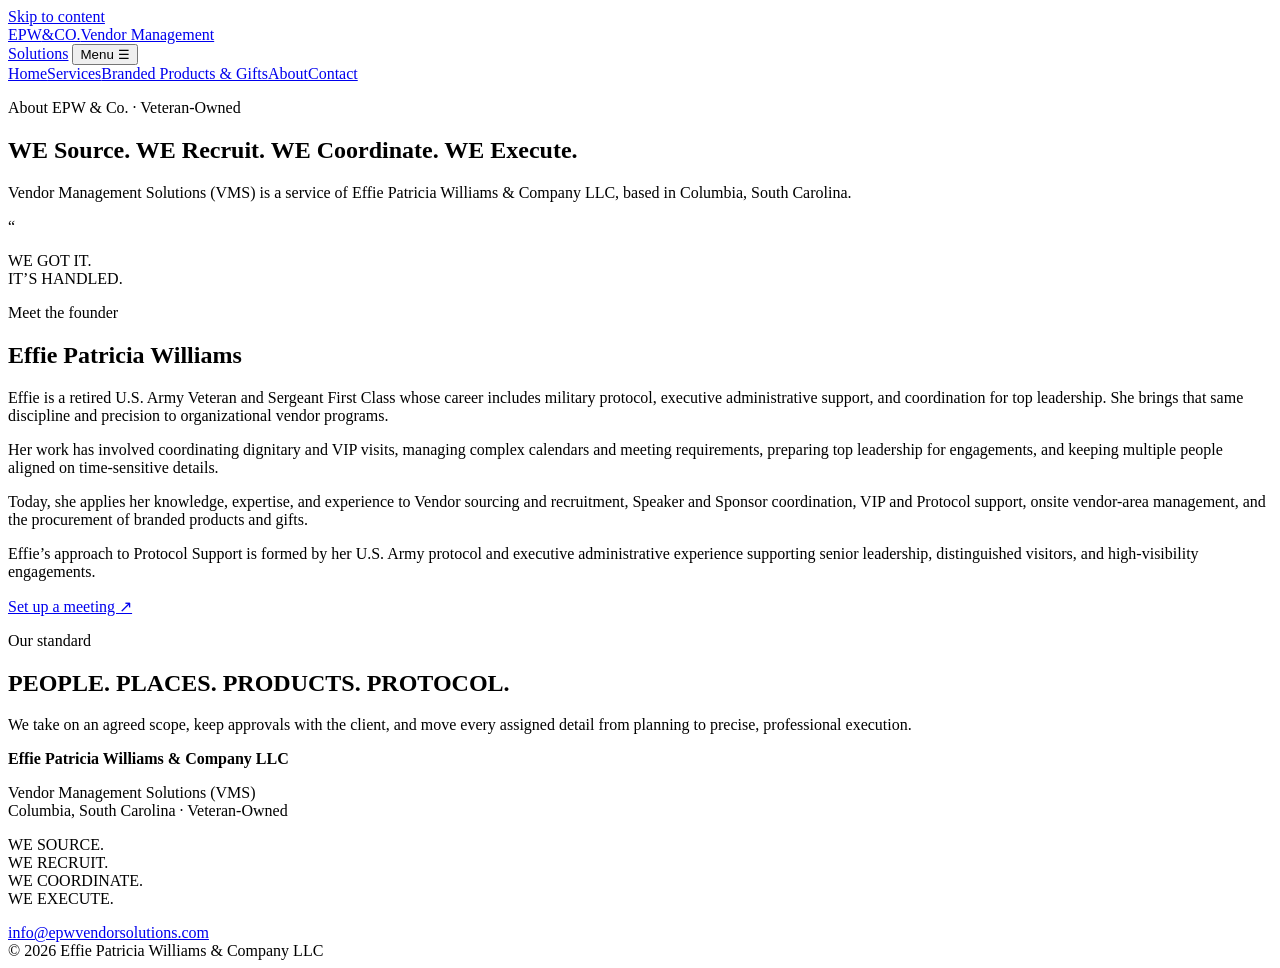
==== about.html @ 1e3501ec "Add files via upload" ====
<!doctype html>
<html lang="en">
<head>
  <meta charset="utf-8">
  <meta name="viewport" content="width=device-width, initial-scale=1">
  <meta name="theme-color" content="#171714">
  <meta name="description" content="Meet Effie Patricia Williams, retired U.S. Army Veteran and founder of Vendor Management Solutions.">
  <title>About | Vendor Management Solutions</title>
  <link rel="stylesheet" href="assets/styles.css">
</head>
<body>
  <a class="skip" href="#main">Skip to content</a>
  <header class="site-header"><div class="wrap header-inner">
    <a class="brand" href="index.html" aria-label="Vendor Management Solutions home"><span class="brand-mark">EPW<span>&amp;CO.</span></span><span class="brand-name">Vendor Management<br>Solutions</span></a>
    <button class="menu-toggle" aria-label="Open navigation" aria-expanded="false" aria-controls="site-nav">Menu <span aria-hidden="true">☰</span></button>
    <nav id="site-nav" aria-label="Main navigation"><a href="index.html">Home</a><a href="services.html">Services</a><a href="merchandise.html">Branded Products &amp; Gifts</a><a href="about.html" aria-current="page">About</a><a href="contact.html">Contact</a></nav>
  </div></header>
  <main id="main">
    <section class="page-hero"><div class="wrap"><p class="eyebrow">About EPW &amp; Co. · Veteran-Owned</p><h1 class="compact-title">WE Source. WE Recruit. WE Coordinate. WE Execute.</h1><p class="lead">Vendor Management Solutions (VMS) is a service of Effie Patricia Williams &amp; Company LLC, based in Columbia, South Carolina.</p></div></section>
    <section class="section"><div class="wrap about-grid">
      <div class="quote-panel"><span class="quote-mark">“</span><p>WE GOT IT.<br>IT’S HANDLED.</p><span class="rule"></span></div>
      <div>
        <p class="eyebrow">Meet the founder</p>
        <h2>Effie Patricia Williams</h2>
        <p>Effie is a retired U.S. Army Veteran and Sergeant First Class whose career includes military protocol, executive administrative support, and coordination for top leadership. She brings that same discipline and precision to organizational vendor programs.</p>
        <p>Her work has involved coordinating dignitary and VIP visits, managing complex calendars and meeting requirements, preparing top leadership for engagements, and keeping multiple people aligned on time-sensitive details.</p>
        <p>Today, she applies her knowledge, expertise, and experience to Vendor sourcing and recruitment, Speaker and Sponsor coordination, VIP and Protocol support, onsite vendor-area management, and the procurement of branded products and gifts.</p>
        <p>Effie’s approach to Protocol Support is formed by her U.S. Army protocol and executive administrative experience supporting senior leadership, distinguished visitors, and high-visibility engagements.</p>
        <a class="button" href="contact.html">Set up a meeting ↗</a>
      </div>
    </div></section>
    <section class="section soft"><div class="wrap"><p class="eyebrow">Our standard</p><h2>PEOPLE. PLACES. PRODUCTS. PROTOCOL.</h2><p class="section-intro">We take on an agreed scope, keep approvals with the client, and move every assigned detail from planning to precise, professional execution.</p></div></section>
  </main>
  <footer class="site-footer"><div class="wrap footer-grid"><div><strong>Effie Patricia Williams &amp; Company LLC</strong><p>Vendor Management Solutions (VMS)<br>Columbia, South Carolina · Veteran-Owned</p></div><div><p>WE SOURCE.<br>WE RECRUIT.<br>WE COORDINATE.<br>WE EXECUTE.</p><a href="mailto:info@epwvendorsolutions.com">info@epwvendorsolutions.com</a></div></div><div class="wrap footer-bottom">© <span id="year">2026</span> Effie Patricia Williams &amp; Company LLC</div></footer>
  <script src="assets/site.js" defer></script>
</body>
</html>
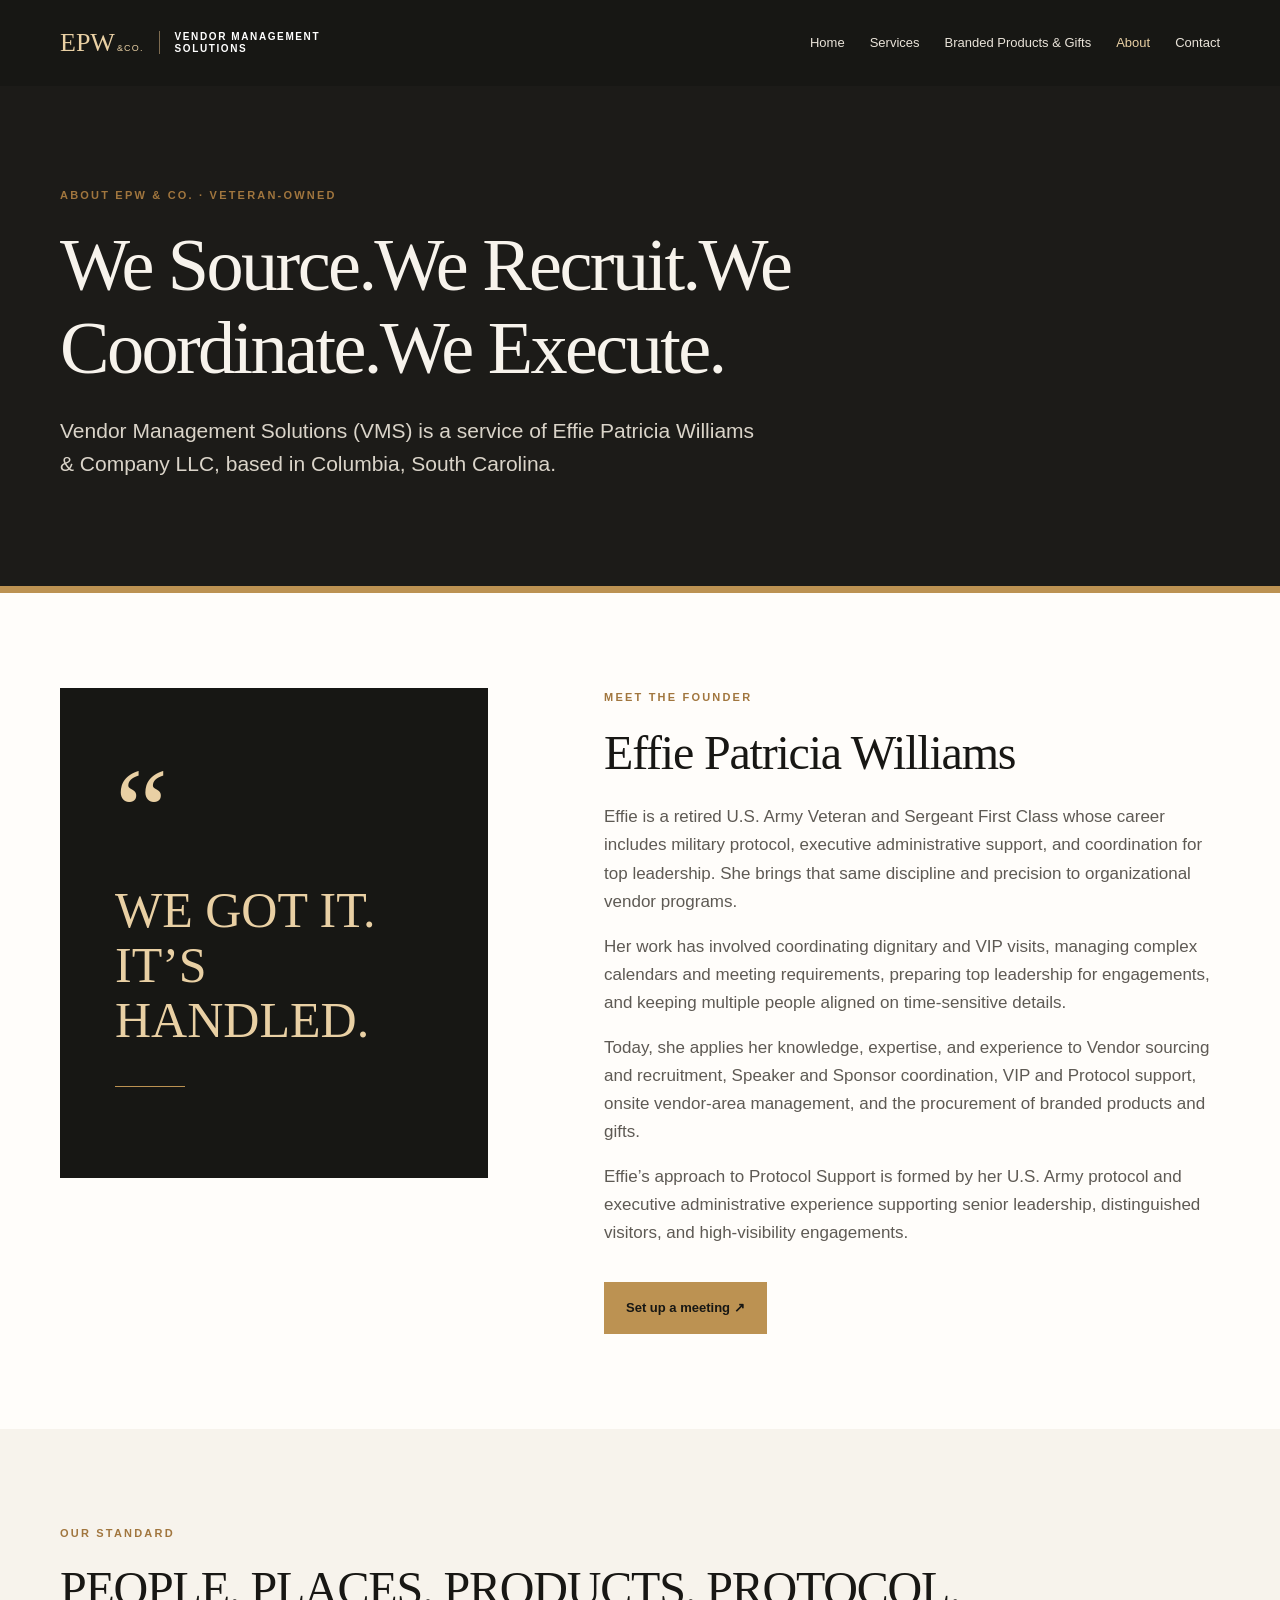
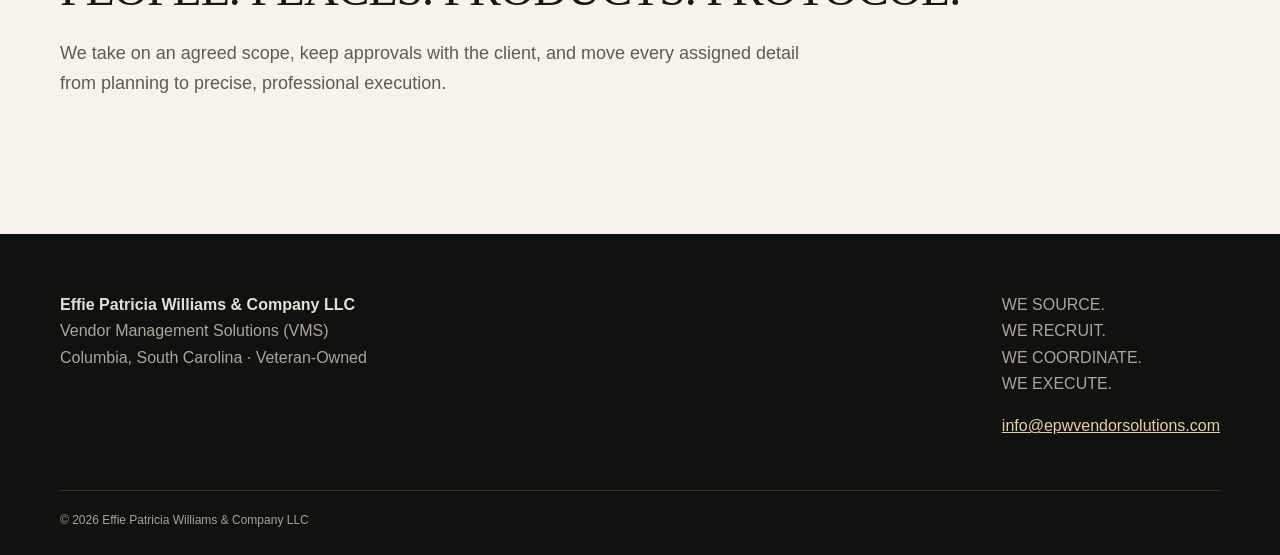
==== commit 4ac35cff: "Add files via upload" ====
--- a/about.html
+++ b/about.html
@@ -16,7 +16,7 @@
     <nav id="site-nav" aria-label="Main navigation"><a href="index.html">Home</a><a href="services.html">Services</a><a href="merchandise.html">Branded Products &amp; Gifts</a><a href="about.html" aria-current="page">About</a><a href="contact.html">Contact</a></nav>
   </div></header>
   <main id="main">
-    <section class="page-hero"><div class="wrap"><p class="eyebrow">About EPW &amp; Co. · Veteran-Owned</p><h1 class="compact-title">WE Source. WE Recruit. WE Coordinate. WE Execute.</h1><p class="lead">Vendor Management Solutions (VMS) is a service of Effie Patricia Williams &amp; Company LLC, based in Columbia, South Carolina.</p></div></section>
+    <section class="page-hero"><div class="wrap"><p class="eyebrow">About EPW &amp; Co. · Veteran-Owned</p><h1 class="promise-lines"><span>We Source.</span><span>We Recruit.</span><span>We Coordinate.</span><span>We Execute.</span></h1><p class="lead">Vendor Management Solutions (VMS) is a service of Effie Patricia Williams &amp; Company LLC, based in Columbia, South Carolina.</p></div></section>
     <section class="section"><div class="wrap about-grid">
       <div class="quote-panel"><span class="quote-mark">“</span><p>WE GOT IT.<br>IT’S HANDLED.</p><span class="rule"></span></div>
       <div>
--- a/assets/styles.css
+++ b/assets/styles.css
@@ -0,0 +1 @@
+:root{--ink:#181714;--gold:#bc9252;--gold-light:#e9d0a4;--ivory:#f7f3ec;--paper:#fffdfa;--muted:#5e5a54;--line:#ded6c9;font-family:Arial,Helvetica,sans-serif;color:var(--ink);background:var(--paper)}*{box-sizing:border-box}html{scroll-behavior:smooth}body{margin:0;line-height:1.65}a{color:inherit}img{max-width:100%;height:auto}.wrap{width:min(1160px,calc(100% - 48px));margin:auto}.skip{position:absolute;left:-9999px;top:8px;background:#fff;padding:8px;z-index:10}.skip:focus{left:8px}.site-header{background:#171714;color:#fff;position:relative;z-index:3}.header-inner{min-height:86px;display:flex;justify-content:space-between;align-items:center;gap:24px}.brand{display:flex;align-items:center;gap:15px;text-decoration:none;line-height:1.15}.brand-mark{font-family:Georgia,serif;font-size:26px;color:var(--gold-light);white-space:nowrap}.brand-mark span{font-family:Arial,sans-serif;font-size:9px;letter-spacing:.13em;margin-left:2px}.brand-name{border-left:1px solid #7d6b50;padding-left:15px;text-transform:uppercase;letter-spacing:.16em;font-size:10px;font-weight:bold}.site-header nav{display:flex;align-items:center;gap:25px}.site-header nav a{text-decoration:none;font-size:13px;color:#e9e3d9}.site-header nav a:hover,.site-header nav a[aria-current]{color:var(--gold-light)}.menu-toggle{display:none}.hero{background:#1c1b18;color:var(--ivory);overflow:hidden}.hero-grid{display:grid;grid-template-columns:1.25fr .75fr;gap:6%;align-items:center;min-height:620px;padding-block:72px}.eyebrow{color:#a1763e;text-transform:uppercase;letter-spacing:.2em;font-weight:700;font-size:11px;margin:0 0 20px}.hero .eyebrow,.dark-band .eyebrow{color:var(--gold-light)}h1,h2,h3,p{margin-top:0}h1,h2,h3{font-family:Georgia,'Times New Roman',serif;font-weight:normal;line-height:1.12}h1{font-size:clamp(44px,5.8vw,78px);letter-spacing:-.035em;margin-bottom:25px}h2{font-size:clamp(31px,3.8vw,48px);letter-spacing:-.025em;margin-bottom:24px}h3{font-size:29px}.lead{font-size:clamp(17px,1.8vw,21px);line-height:1.55;max-width:700px;color:#dad4c9}.hero .lead{max-width:630px}.tagline{text-transform:uppercase;letter-spacing:.17em;font-size:12px;font-weight:bold;color:var(--gold-light);margin:30px 0}.actions{display:flex;align-items:center;gap:28px;flex-wrap:wrap}.button{display:inline-flex;align-items:center;justify-content:center;gap:12px;background:var(--gold);color:#171714;padding:15px 22px;text-decoration:none;font-size:13px;font-weight:700;min-height:48px}.button:hover{background:#e4bd81}.button-light{background:var(--gold-light)}.text-link{text-decoration:none;font-weight:bold;font-size:14px;border-bottom:1px solid currentColor;padding-bottom:4px}.text-link:hover{color:var(--gold)}.hero-panel{max-width:370px;justify-self:center;aspect-ratio:3/4;border:1px solid #514536;background:radial-gradient(circle,#392b15,#0c0b0a);box-shadow:25px 25px 0 #302a20;overflow:hidden}.hero-panel img{width:100%;height:100%;object-fit:contain}.section{padding:95px 0}.section-intro{max-width:760px;font-size:18px;color:var(--muted);margin-bottom:40px}.card-grid{display:grid;gap:18px}.three{grid-template-columns:repeat(3,1fr)}.card{background:var(--ivory);border:1px solid var(--line);padding:34px;min-height:240px}.card p{color:var(--muted);margin:0}.card h2{font-size:29px}.number{display:block;color:#967044;font-size:12px;letter-spacing:.16em;font-weight:bold;margin-bottom:25px}.dark-band{background:#1c1b18;color:var(--ivory)}.split{display:grid;grid-template-columns:1fr 1fr;gap:11%;align-items:start}.split p:not(.eyebrow){font-size:18px;color:#d1cbc1}.split .button{margin-top:15px}.soft{background:var(--ivory)}.soft .split p:not(.eyebrow){color:var(--muted)}.callout{display:flex;justify-content:space-between;align-items:center;gap:25px}.callout h2{margin-bottom:0}.page-hero{background:#1c1b18;color:var(--ivory);padding:100px 0 105px;border-bottom:7px solid var(--gold)}.page-hero h1{max-width:900px}.page-hero .lead{margin-bottom:0}.service-list article{display:grid;grid-template-columns:210px 1fr;gap:35px;border-top:1px solid var(--line);padding:38px 0}.service-list article:last-child{border-bottom:1px solid var(--line)}.service-list h2{font-size:37px}.service-list p{color:var(--muted);max-width:700px;font-size:17px}.about-grid{display:grid;grid-template-columns:.82fr 1.18fr;gap:10%;align-items:start}.about-grid p:not(.eyebrow){font-size:17px;color:var(--muted)}.quote-panel{background:#171714;color:var(--gold-light);min-height:490px;padding:55px;display:flex;flex-direction:column;justify-content:center}.quote-panel .quote-mark{font-family:Georgia,serif;font-size:120px;line-height:.55}.quote-panel p{font-family:Georgia,serif!important;font-size:50px!important;line-height:1.1;color:var(--gold-light)!important;margin:38px 0}.quote-panel .rule{width:70px;border-top:1px solid var(--gold)}.quote-panel small{text-transform:uppercase;letter-spacing:.15em;margin-top:25px}.about-grid .button{margin-top:18px}.contact-grid{display:grid;grid-template-columns:1.15fr .85fr;gap:70px}.contact-card{background:var(--ivory);border:1px solid var(--line);padding:50px}.contact-card p,.contact-note p{color:var(--muted)}.contact-card .contact-address{font-size:17px;margin:28px 0 8px;overflow-wrap:anywhere}.contact-card small{color:var(--muted)}.contact-note{padding:20px 0}.contact-note li{padding:6px 0}.contact-note ul{padding-left:22px;margin-bottom:35px}.site-footer{background:#11110f;color:#e7e0d6;padding:58px 0 24px}.footer-grid{display:flex;justify-content:space-between;gap:35px}.footer-grid p{color:#ada69a}.footer-grid a{color:var(--gold-light)}.footer-bottom{border-top:1px solid #393630;margin-top:50px;padding-top:20px;color:#aaa297;font-size:12px}a:focus-visible,button:focus-visible{outline:3px solid var(--gold-light);outline-offset:4px}@media(max-width:900px){.site-header nav{gap:13px}.site-header nav a{font-size:12px}.hero-grid{min-height:0}.three{grid-template-columns:repeat(2,1fr)}}@media(max-width:680px){.wrap{width:min(100% - 32px,1160px)}.header-inner{min-height:72px}.brand-mark{font-size:22px}.brand-name{font-size:9px}.menu-toggle{display:block;background:none;border:1px solid #8b785e;color:#fff;padding:8px 12px;font:inherit;font-size:13px}.site-header nav{display:none;position:absolute;top:72px;left:0;right:0;background:#171714;padding:18px 16px 25px;flex-direction:column;align-items:stretch;gap:0;border-top:1px solid #4c4439}.site-header nav.open{display:flex}.site-header nav a{padding:10px 0;font-size:15px}.hero-grid,.split,.about-grid,.contact-grid{grid-template-columns:1fr;gap:32px}.hero-grid{padding-block:65px}.hero-panel{display:none}.section{padding:65px 0}.three{grid-template-columns:1fr}.card{min-height:0}.page-hero{padding:72px 0}.service-list article{grid-template-columns:1fr;gap:0;padding:30px 0}.service-list .number{margin-bottom:12px}.service-list h2{font-size:30px}.callout,.footer-grid{display:block}.callout .button{margin-top:28px}.quote-panel{min-height:310px;padding:35px}.quote-panel p{font-size:42px!important}.contact-card{padding:30px}}
